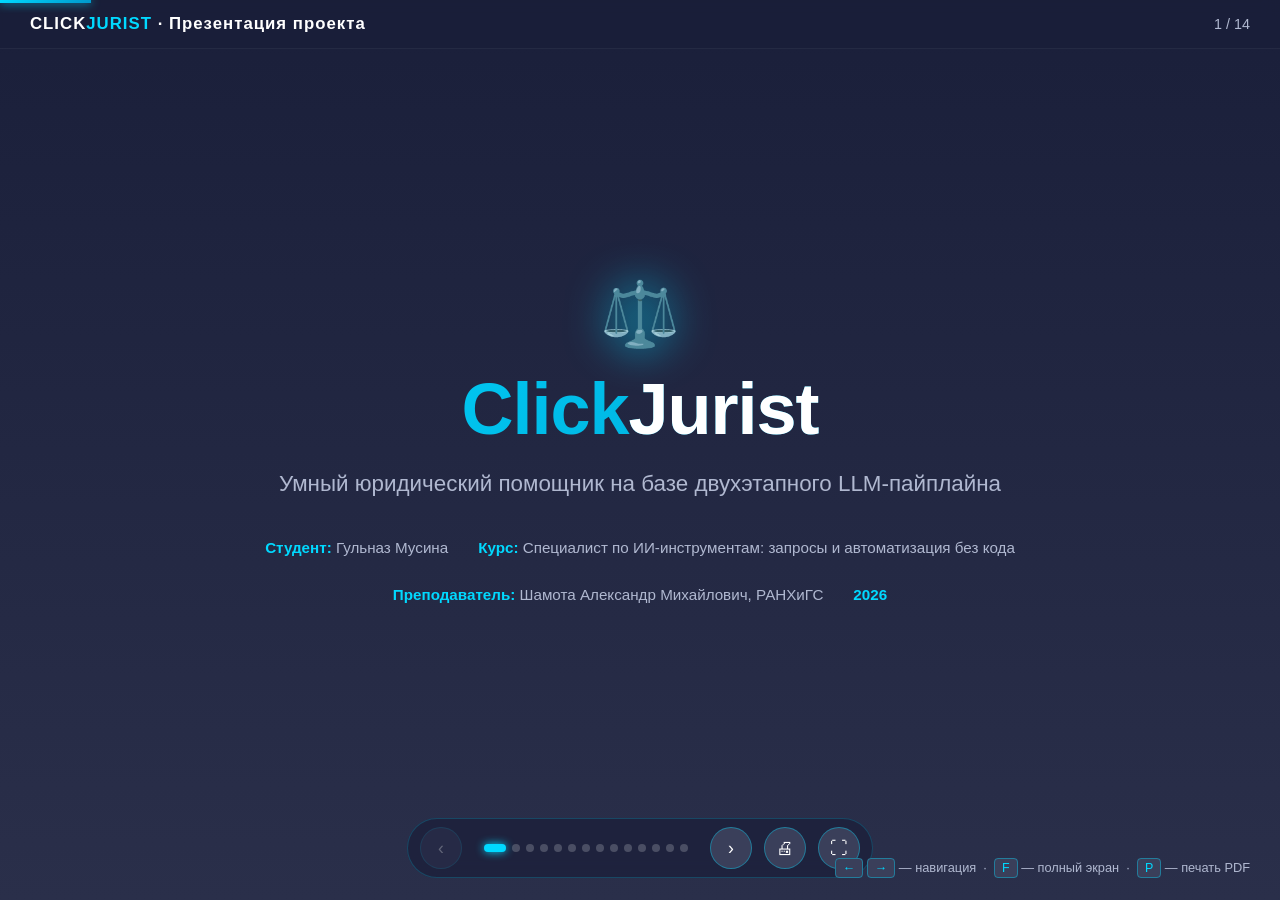
==== presentation.html @ 34a146e1 "Initial commit: ClickJurist project" ====
<!DOCTYPE html>
<html lang="ru">
<head>
<meta charset="UTF-8">
<meta name="viewport" content="width=device-width, initial-scale=1.0">
<title>ClickJurist — Презентация проекта</title>
<style>
    * { margin: 0; padding: 0; box-sizing: border-box; }

    :root {
        --bg-dark: #1a1f3a;
        --bg-medium: #2a2f4a;
        --bg-light: #3a3f5a;
        --accent-cyan: #00d9ff;
        --accent-cyan-dim: #00b8d4;
        --accent-purple: #a78bfa;
        --accent-green: #34d399;
        --accent-orange: #fb923c;
        --text-primary: #ffffff;
        --text-secondary: #b0b8d0;
        --border-glow: rgba(0, 217, 255, 0.4);
        --shadow-glow: 0 0 30px rgba(0, 217, 255, 0.3);
        --gradient-primary: linear-gradient(135deg, #00d9ff 0%, #0099cc 100%);
        --gradient-bg: linear-gradient(180deg, #1a1f3a 0%, #2a2f4a 100%);
    }

    body {
        font-family: 'Inter', -apple-system, BlinkMacSystemFont, 'Segoe UI', Roboto, sans-serif;
        background: var(--gradient-bg);
        color: var(--text-primary);
        min-height: 100vh;
        overflow: hidden;
    }

    .progress {
        position: fixed;
        top: 0; left: 0;
        height: 3px;
        background: var(--gradient-primary);
        z-index: 100;
        transition: width 0.4s ease;
        box-shadow: 0 0 10px var(--accent-cyan);
    }

    .topbar {
        position: fixed;
        top: 0; left: 0; right: 0;
        padding: 14px 30px;
        display: flex;
        justify-content: space-between;
        align-items: center;
        z-index: 50;
        background: rgba(26, 31, 58, 0.6);
        backdrop-filter: blur(8px);
        border-bottom: 1px solid rgba(255,255,255,0.05);
    }
    .topbar .brand {
        font-weight: 700;
        font-size: 1.05rem;
        letter-spacing: 1px;
    }
    .topbar .brand span { color: var(--accent-cyan); }
    .topbar .counter {
        color: var(--text-secondary);
        font-size: 0.9rem;
        font-variant-numeric: tabular-nums;
    }

    .stage {
        height: 100vh;
        width: 100vw;
        position: relative;
        overflow: hidden;
    }

    .slide {
        position: absolute;
        top: 0; left: 0;
        width: 100%;
        height: 100%;
        display: flex;
        flex-direction: column;
        justify-content: center;
        align-items: center;
        padding: 80px 50px 100px;
        opacity: 0;
        transform: translateX(40px);
        transition: opacity 0.45s ease, transform 0.45s ease;
        pointer-events: none;
    }
    .slide.active {
        opacity: 1;
        transform: translateX(0);
        pointer-events: auto;
    }
    .slide.exit-left {
        opacity: 0;
        transform: translateX(-40px);
    }

    .slide-inner {
        max-width: 1080px;
        width: 100%;
        margin: 0 auto;
    }

    .slide-num {
        display: inline-block;
        color: var(--accent-cyan);
        font-size: 0.9rem;
        letter-spacing: 3px;
        text-transform: uppercase;
        margin-bottom: 14px;
        font-weight: 600;
    }
    .slide-num::before {
        content: "— ";
        color: var(--text-secondary);
    }

    .title-slide {
        text-align: center;
    }
    .title-slide h1 {
        font-size: 4.5rem;
        font-weight: 800;
        letter-spacing: -1px;
        margin-bottom: 16px;
        background: var(--gradient-primary);
        -webkit-background-clip: text;
        -webkit-text-fill-color: transparent;
        background-clip: text;
        line-height: 1.1;
    }
    .title-slide h1 .alt { color: var(--text-primary); -webkit-text-fill-color: var(--text-primary); }
    .title-slide .sub {
        font-size: 1.4rem;
        color: var(--text-secondary);
        margin-bottom: 36px;
    }
    .title-slide .meta {
        display: flex;
        gap: 30px;
        justify-content: center;
        flex-wrap: wrap;
        font-size: 0.95rem;
        color: var(--text-secondary);
    }
    .title-slide .meta strong { color: var(--accent-cyan); }
    .title-slide .big-icon {
        font-size: 4rem;
        margin-bottom: 18px;
        filter: drop-shadow(0 0 20px var(--accent-cyan));
    }

    h2 {
        font-size: 2.4rem;
        font-weight: 700;
        margin-bottom: 30px;
        color: var(--text-primary);
        line-height: 1.2;
    }
    h2 .accent { color: var(--accent-cyan); }

    h3 {
        font-size: 1.3rem;
        color: var(--accent-cyan);
        margin-bottom: 14px;
        font-weight: 600;
    }

    p, li { font-size: 1.05rem; line-height: 1.7; color: var(--text-primary); }
    li { margin-bottom: 8px; }
    ul, ol { padding-left: 22px; }

    .lead {
        font-size: 1.2rem;
        color: var(--text-secondary);
        margin-bottom: 28px;
        max-width: 850px;
    }

    .grid-2 { display: grid; grid-template-columns: 1fr 1fr; gap: 20px; }
    .grid-3 { display: grid; grid-template-columns: repeat(3, 1fr); gap: 18px; }
    .grid-4 { display: grid; grid-template-columns: repeat(4, 1fr); gap: 14px; }

    .card {
        background: var(--bg-medium);
        border: 1px solid rgba(0, 217, 255, 0.15);
        border-radius: 12px;
        padding: 22px;
        transition: transform 0.25s ease, border-color 0.25s ease;
    }
    .card:hover {
        transform: translateY(-4px);
        border-color: var(--accent-cyan);
    }
    .card .ic {
        font-size: 2rem;
        margin-bottom: 10px;
        display: block;
    }
    .card h4 {
        font-size: 1.05rem;
        color: var(--accent-cyan);
        margin-bottom: 6px;
        font-weight: 600;
    }
    .card p { font-size: 0.95rem; color: var(--text-secondary); }

    .pipeline {
        display: flex;
        align-items: center;
        justify-content: center;
        gap: 14px;
        flex-wrap: wrap;
        margin: 24px 0 32px;
    }
    .pipe-step {
        background: var(--bg-medium);
        border: 2px solid var(--accent-cyan);
        border-radius: 14px;
        padding: 18px 22px;
        min-width: 200px;
        text-align: center;
        position: relative;
    }
    .pipe-step .num {
        position: absolute;
        top: -12px; left: 50%;
        transform: translateX(-50%);
        background: var(--bg-dark);
        color: var(--accent-cyan);
        border: 2px solid var(--accent-cyan);
        border-radius: 50%;
        width: 28px; height: 28px;
        display: flex;
        align-items: center;
        justify-content: center;
        font-size: 0.85rem;
        font-weight: 700;
    }
    .pipe-step h4 { color: var(--accent-cyan); margin-bottom: 4px; font-size: 1rem; }
    .pipe-step .model { font-size: 0.85rem; color: var(--accent-purple); font-family: 'Courier New', monospace; margin: 4px 0; }
    .pipe-step .role { font-size: 0.85rem; color: var(--text-secondary); }
    .pipe-arrow {
        color: var(--accent-cyan);
        font-size: 1.6rem;
        font-weight: 700;
    }

    .table {
        width: 100%;
        border-collapse: collapse;
        margin: 12px 0;
        background: var(--bg-medium);
        border-radius: 10px;
        overflow: hidden;
    }
    .table th, .table td {
        padding: 12px 16px;
        text-align: left;
        border-bottom: 1px solid rgba(255,255,255,0.07);
        font-size: 0.95rem;
    }
    .table th {
        background: var(--bg-light);
        color: var(--accent-cyan);
        font-weight: 600;
    }
    .table tr:last-child td { border-bottom: none; }
    .table code {
        font-family: 'Courier New', monospace;
        color: var(--accent-cyan);
        background: var(--bg-dark);
        padding: 2px 6px;
        border-radius: 4px;
        font-size: 0.88rem;
    }

    pre {
        background: var(--bg-dark);
        border: 1px solid rgba(0,217,255,0.2);
        border-left: 3px solid var(--accent-cyan);
        border-radius: 8px;
        padding: 16px 18px;
        font-family: 'Courier New', monospace;
        font-size: 0.92rem;
        overflow-x: auto;
        color: #e0e6f5;
        line-height: 1.55;
        white-space: pre-wrap;
    }
    pre .com { color: #6b7280; font-style: italic; }
    pre .key { color: var(--accent-cyan); }
    pre .str { color: var(--accent-green); }
    pre .num { color: var(--accent-orange); }

    .hl {
        background: linear-gradient(135deg, rgba(0,217,255,0.12), rgba(167,139,250,0.08));
        border: 1px solid var(--border-glow);
        border-radius: 12px;
        padding: 18px 22px;
        margin: 16px 0;
    }
    .hl.warn { border-color: rgba(251,146,60,0.4); background: linear-gradient(135deg, rgba(251,146,60,0.1), rgba(167,139,250,0.05)); }
    .hl.ok   { border-color: rgba(52,211,153,0.4); background: linear-gradient(135deg, rgba(52,211,153,0.1), rgba(0,217,255,0.05)); }

    .stats {
        display: grid;
        grid-template-columns: repeat(4, 1fr);
        gap: 18px;
        margin: 20px 0;
    }
    .stat {
        background: var(--bg-medium);
        border-radius: 12px;
        padding: 22px;
        text-align: center;
        border: 1px solid rgba(0,217,255,0.2);
    }
    .stat .v {
        font-size: 2.4rem;
        font-weight: 800;
        color: var(--accent-cyan);
        line-height: 1;
    }
    .stat .l {
        font-size: 0.85rem;
        color: var(--text-secondary);
        margin-top: 6px;
        text-transform: uppercase;
        letter-spacing: 1px;
    }

    .timeline {
        position: relative;
        padding-left: 30px;
        margin: 18px 0;
    }
    .timeline::before {
        content: "";
        position: absolute;
        left: 8px; top: 8px; bottom: 8px;
        width: 2px;
        background: linear-gradient(180deg, var(--accent-cyan), var(--accent-purple));
    }
    .tl-item {
        position: relative;
        margin-bottom: 18px;
        padding-left: 10px;
    }
    .tl-item::before {
        content: "";
        position: absolute;
        left: -28px; top: 6px;
        width: 14px; height: 14px;
        background: var(--bg-dark);
        border: 3px solid var(--accent-cyan);
        border-radius: 50%;
        box-shadow: 0 0 12px var(--accent-cyan);
    }
    .tl-item .step { color: var(--accent-cyan); font-size: 0.85rem; letter-spacing: 2px; text-transform: uppercase; }
    .tl-item h4 { color: var(--text-primary); margin: 4px 0 4px; font-size: 1.05rem; }
    .tl-item p { color: var(--text-secondary); font-size: 0.95rem; }

    .nav {
        position: fixed;
        bottom: 22px;
        left: 50%;
        transform: translateX(-50%);
        display: flex;
        gap: 12px;
        z-index: 50;
        background: rgba(26, 31, 58, 0.7);
        backdrop-filter: blur(10px);
        padding: 8px 12px;
        border-radius: 30px;
        border: 1px solid rgba(0,217,255,0.2);
    }
    .nav button {
        background: var(--bg-light);
        border: 1px solid var(--border-glow);
        color: var(--text-primary);
        width: 42px; height: 42px;
        border-radius: 50%;
        cursor: pointer;
        font-size: 1.1rem;
        transition: all 0.2s ease;
    }
    .nav button:hover:not(:disabled) {
        background: var(--accent-cyan);
        color: var(--bg-dark);
        transform: scale(1.05);
    }
    .nav button:disabled { opacity: 0.3; cursor: not-allowed; }
    .nav .dots {
        display: flex;
        gap: 6px;
        align-items: center;
        padding: 0 10px;
    }
    .nav .dot {
        width: 8px; height: 8px;
        background: rgba(255,255,255,0.2);
        border-radius: 50%;
        cursor: pointer;
        transition: all 0.2s ease;
    }
    .nav .dot.active {
        background: var(--accent-cyan);
        box-shadow: 0 0 8px var(--accent-cyan);
        width: 22px;
        border-radius: 4px;
    }

    .help {
        position: fixed;
        bottom: 22px;
        right: 30px;
        font-size: 0.8rem;
        color: var(--text-secondary);
        z-index: 50;
        text-align: right;
        line-height: 1.5;
    }
    .help kbd {
        background: var(--bg-light);
        padding: 2px 7px;
        border-radius: 4px;
        border: 1px solid var(--border-glow);
        font-family: inherit;
        font-size: 0.78rem;
        color: var(--accent-cyan);
    }

    @media print {
        body { background: #fff !important; color: #000 !important; overflow: visible !important; }
        .topbar, .nav, .help, .progress { display: none !important; }
        .stage { height: auto !important; overflow: visible !important; }
        .slide {
            position: relative !important;
            opacity: 1 !important;
            transform: none !important;
            page-break-after: always;
            padding: 40px 30px !important;
            min-height: 90vh;
        }
        .slide * { color: #000 !important; -webkit-text-fill-color: #000 !important; }
        .title-slide h1 { background: none !important; -webkit-text-fill-color: #000 !important; color: #000 !important; }
        .card, .pipe-step, .stat, .table, pre, .hl, .timeline .tl-item::before {
            background: #fff !important;
            border-color: #333 !important;
            box-shadow: none !important;
        }
        .table th, .pipe-step .num, .pipe-step h4, h2 .accent, h3, .card h4 {
            color: #000 !important;
        }
    }

    @media (max-width: 900px) {
        .grid-2, .grid-3, .grid-4, .stats { grid-template-columns: 1fr; }
        .pipeline { flex-direction: column; }
        .pipe-arrow { transform: rotate(90deg); }
        h2 { font-size: 1.7rem; }
        .title-slide h1 { font-size: 2.6rem; }
        .slide { padding: 80px 22px 100px; }
    }
</style>
</head>
<body>

<div class="progress" id="progress"></div>

<div class="topbar">
    <div class="brand">CLICK<span>JURIST</span> · Презентация проекта</div>
    <div class="counter"><span id="cur">1</span> / <span id="total">14</span></div>
</div>

<div class="stage" id="stage">

    <!-- ============= SLIDE 1: TITLE ============= -->
    <section class="slide title-slide active" data-title="Титульный">
        <div class="slide-inner">
            <div class="big-icon">⚖️</div>
            <h1>Click<span class="alt">Jurist</span></h1>
            <p class="sub">Умный юридический помощник на базе двухэтапного LLM-пайплайна</p>
            <div class="meta">
                <span><strong>Студент:</strong> Гульназ Мусина</span>
                <span><strong>Курс:</strong> Специалист по ИИ-инструментам: запросы и автоматизация без кода</span>
                <span><strong>Преподаватель:</strong> Шамота Александр Михайлович, РАНХиГС</span>
                <span><strong>2026</strong></span>
            </div>
        </div>
    </section>

    <!-- ============= SLIDE 2: PROBLEM ============= -->
    <section class="slide" data-title="Проблема">
        <div class="slide-inner">
            <span class="slide-num">Слайд 02</span>
            <h2>📌 Какую <span class="accent">проблему</span> решаем</h2>
            <p class="lead">Юридическая консультация «по-человечески» и в шаблонах документов — это две разные задачи. Один ИИ-сервис редко справляется с обеими сразу и качественно.</p>
            <div class="grid-3" style="margin-top:24px;">
                <div class="card">
                    <span class="ic">⏱</span>
                    <h4>Долго</h4>
                    <p>Люди ищут ответ часами: юристы, форумы, законы. Срочные ситуации не ждут.</p>
                </div>
                <div class="card">
                    <span class="ic">💸</span>
                    <h4>Дорого</h4>
                    <p>Первичная консультация юриста — от 2000 ₽. Не каждый готов платить за «а вдруг пригодится».</p>
                </div>
                <div class="card">
                    <span class="ic">📄</span>
                    <h4>Сложно</h4>
                    <p>Составить иск, претензию или жалобу без опыта — пугает шапкой, реквизитами и ссылками на статьи.</p>
                </div>
            </div>
        </div>
    </section>

    <!-- ============= SLIDE 3: GOAL ============= -->
    <section class="slide" data-title="Цель и задачи">
        <div class="slide-inner">
            <span class="slide-num">Слайд 03</span>
            <h2>🎯 Цель и <span class="accent">задачи</span> проекта</h2>
            <p class="lead">Сделать «карманного юриста», который бесплатно выдаёт юридически грамотную консультацию и при необходимости сразу формирует рабочий шаблон документа.</p>
            <div class="grid-2">
                <div class="card">
                    <h4>Главная цель</h4>
                    <p>Продемонстрировать применение LLM в production-задаче: двухэтапный конвейер, маршрутизация между моделями, контроль качества и токенной экономии.</p>
                </div>
                <div class="card">
                    <h4>Задачи</h4>
                    <ol>
                        <li>Спроектировать LLM-пайплайн с проверкой качества</li>
                        <li>Реализовать чек-лист и шаблоны документов</li>
                        <li>Сделать UX «без обучения» — справится любой</li>
                        <li>Обеспечить безопасность данных (анонимизация)</li>
                        <li>Развернуть локально, протестировать end-to-end</li>
                    </ol>
                </div>
            </div>
        </div>
    </section>

    <!-- ============= SLIDE 4: ARCHITECTURE OVERVIEW ============= -->
    <section class="slide" data-title="Архитектура">
        <div class="slide-inner">
            <span class="slide-num">Слайд 04</span>
            <h2>🏗 Архитектура <span class="accent">системы</span></h2>
            <p class="lead">Клиент-серверное приложение: FastAPI на бэкенде, vanilla-JS на фронтенде, два независимых вызова LLM через провайдера AITUNNEL.</p>
            <div class="grid-3">
                <div class="card">
                    <span class="ic">🎨</span>
                    <h4>Frontend</h4>
                    <p>HTML + CSS + JS. Без сборщиков и фреймворков — максимально «прозрачно» для преподавателя.</p>
                </div>
                <div class="card">
                    <span class="ic">⚙️</span>
                    <h4>Backend</h4>
                    <p>FastAPI · Pydantic · StaticFiles. 3 эндпоинта: <code>/api/generate</code>, <code>/api/checklist</code>, <code>/api/document</code>.</p>
                </div>
                <div class="card">
                    <span class="ic">🧠</span>
                    <h4>LLM-слой</h4>
                    <p>Официальный OpenAI-совместимый API AITUNNEL. Две модели: <code>gemini-2.5-flash</code> и <code>minimax-m3</code>.</p>
                </div>
            </div>
            <div class="hl" style="margin-top:20px;">
                <strong>Принцип:</strong> каждый вызов — отдельный, по триггеру (кнопке). Чек-лист и шаблон документа <em>не</em> генерируются «заранее» — это бережёт токены и сокращает время первого ответа.
            </div>
        </div>
    </section>

    <!-- ============= SLIDE 5: PIPELINE ============= -->
    <section class="slide" data-title="Двухэтапный пайплайн">
        <div class="slide-inner">
            <span class="slide-num">Слайд 05</span>
            <h2>🔁 Двухэтапный <span class="accent">LLM-пайплайн</span></h2>
            <p class="lead">Главное техническое решение проекта. Один запрос пользователя проходит через две независимые LLM, что снижает риск галлюцинаций и «воды».</p>
            <div class="pipeline">
                <div class="pipe-step">
                    <div class="num">1</div>
                    <h4>Юрист-консультант</h4>
                    <div class="model">gemini-2.5-flash</div>
                    <div class="role">Быстрый черновик (до 4000 токенов)</div>
                </div>
                <div class="pipe-arrow">→</div>
                <div class="pipe-step">
                    <div class="num">2</div>
                    <h4>Senior-асессор</h4>
                    <div class="model">minimax-m3</div>
                    <div class="role">Проверка + финальная сборка</div>
                </div>
                <div class="pipe-arrow">→</div>
                <div class="pipe-step">
                    <div class="num">3</div>
                    <h4>Пользователь</h4>
                    <div class="model">## Итоговый ответ</div>
                    <div class="role">Только «чистый» эталон</div>
                </div>
            </div>
            <div class="grid-2">
                <div class="card">
                    <h4>Этап LLM-1: черновик</h4>
                    <p>Системный промпт: «Ты — квалифицированный юрист РФ». T=0.2, ≤ 150 слов, кириллица, без выдуманных статей и ФИО.</p>
                </div>
                <div class="card">
                    <h4>Этап LLM-2: асессор</h4>
                    <p>Системный промпт: «Ты — Senior-асессор». Делает 5 внутренних проверок, <em>но в ответе показывает только шаг 5</em>.</p>
                </div>
            </div>
        </div>
    </section>

    <!-- ============= SLIDE 6: WHY TWO MODELS ============= -->
    <section class="slide" data-title="Почему две модели">
        <div class="slide-inner">
            <span class="slide-num">Слайд 06</span>
            <h2>🤝 Почему <span class="accent">две</span> разные модели</h2>
            <table class="table">
                <thead>
                    <tr><th>Критерий</th><th>LLM-1 (черновик)</th><th>LLM-2 (асессор)</th></tr>
                </thead>
                <tbody>
                    <tr><td>Модель</td><td><code>gemini-2.5-flash</code></td><td><code>minimax-m3</code></td></tr>
                    <tr><td>Скорость</td><td>⚡ 5–15 c</td><td>🐢 30–90 c (reasoning)</td></tr>
                    <tr><td>Стоимость</td><td>💰 низкая</td><td>💰💰 средняя</td></tr>
                    <tr><td>Сильная сторона</td><td>быстрые черновики, чек-листы</td><td>глубокий анализ, итоговая сборка</td></tr>
                    <tr><td>Роль в пайплайне</td><td>«разведка» + простые задачи</td><td>«эксперт-асессор»</td></tr>
                </tbody>
            </table>
            <div class="hl ok">
                <strong>Эффект:</strong> скорость первой модели компенсирует медлительность reasoning-модели, а reasoning-модель отфильтровывает галлюцинации и подтягивает юридическую точность.
            </div>
        </div>
    </section>

    <!-- ============= SLIDE 7: PROMPT ENGINEERING ============= -->
    <section class="slide" data-title="Промпт-инжиниринг">
        <div class="slide-inner">
            <span class="slide-num">Слайд 07</span>
            <h2>🧪 Промпт-<span class="accent">инжиниринг</span> — сердце проекта</h2>
            <p class="lead">Три системных промпта, каждый со своей ролью и жёсткими правилами. Это «программный код» проекта, написанный на естественном языке.</p>
            <pre><span class="com"># LLM-1: юрист-консультант</span>
<span class="key">Роль:</span> квалифицированный юрист РФ
<span class="key">Задача:</span> правовой анализ + консультация
<span class="key">База:</span> Конституция, ГК/УК/ТК РФ, актуальные редакции, практика ВС РФ
<span class="key">Жёсткие правила:</span>
  - <span class="str">Не придумывай</span> номера дел, суммы, пошлины
  - <span class="str">Не выдумывай</span> статьи: пиши «[соответствующая норма]»
  - Объём ≤ 150 слов, кириллица, анонимность
  - Если данных не хватает — задай 1–2 уточняющих вопроса

<span class="com"># LLM-2: асессор</span>
<span class="key">Внутренние шаги:</span> нормативная база → практика → расчёты → анти-вода → сборка
<span class="key">В ОТВЕТ ВЫВОДИТЬ ТОЛЬКО:</span>
  <span class="str">## Итоговый ответ</span>
  <далее текст консультации 400–700 слов>

<span class="com"># Чек-лист / шаблон документа</span> — свои промпты, оба завязаны на финал LLM-2</pre>
        </div>
    </section>

    <!-- ============= SLIDE 8: DEFENSE FROM HALLUCINATIONS ============= -->
    <section class="slide" data-title="Защита от галлюцинаций">
        <div class="slide-inner">
            <span class="slide-num">Слайд 08</span>
            <h2>🛡 Защита от <span class="accent">галлюцинаций</span></h2>
            <p class="lead">LLM-асессор нужен не «для красоты» — он ловит конкретные классы ошибок LLM-1.</p>
            <div class="grid-2">
                <div>
                    <h3>Класс 1: выдуманные нормы</h3>
                    <p>Асессор видит, что LLM-1 сослался на «ст. 14.7 КоАП РФ», и в финале либо подтверждает, либо заменяет плейсхолдером.</p>
                    <h3>Класс 2: лишняя «вода»</h3>
                    <p>Фразы-паразиты, дисклеймеры, повтор вопроса — отсекаются на шаге 4 асессора.</p>
                </div>
                <div>
                    <h3>Класс 3: ошибки в сроках</h3>
                    <p>Сроки исковой давности, уведомлений, претензионного порядка — проверяются на шаге 3.</p>
                    <h3>Класс 4: транслитерация</h3>
                    <p>Жёсткое правило в обоих промптах: «только кириллица, никакой латиницы».</p>
                </div>
            </div>
            <div class="hl warn">
                <strong>Страховка № 2 (код):</strong> функция <code>_strip_to_final_answer()</code> в <code>llm_chain.py</code> — даже если LLM-2 просочит служебные шаги 1–4, фронтенд получит только блок от <code>## Итоговый ответ</code>.
            </div>
        </div>
    </section>

    <!-- ============= SLIDE 9: STACK ============= -->
    <section class="slide" data-title="Стек технологий">
        <div class="slide-inner">
            <span class="slide-num">Слайд 09</span>
            <h2>🧰 Стек <span class="accent">технологий</span></h2>
            <div class="grid-4">
                <div class="card"><span class="ic">🐍</span><h4>Python 3.11</h4><p>Язык бэкенда</p></div>
                <div class="card"><span class="ic">⚡</span><h4>FastAPI</h4><p>HTTP-сервер + автодокументация</p></div>
                <div class="card"><span class="ic">📦</span><h4>Uvicorn</h4><p>ASGI-сервер</p></div>
                <div class="card"><span class="ic">📑</span><h4>Pydantic</h4><p>Валидация моделей запросов/ответов</p></div>
                <div class="card"><span class="ic">🌐</span><h4>Vanilla JS</h4><p>Фронтенд без сборщиков</p></div>
                <div class="card"><span class="ic">🎨</span><h4>Custom CSS</h4><p>Тёмная неоновая тема, без Tailwind</p></div>
                <div class="card"><span class="ic">📝</span><h4>marked.js</h4><p>Markdown → HTML на клиенте</p></div>
                <div class="card"><span class="ic">📄</span><h4>ReportLab</h4><p>Генерация PDF с кириллицей</p></div>
                <div class="card"><span class="ic">🧠</span><h4>AITUNNEL API</h4><p>OpenAI-совместимый шлюз LLM</p></div>
                <div class="card"><span class="ic">🔐</span><h4>python-dotenv</h4><p>Безопасное хранение ключей</p></div>
                <div class="card"><span class="ic">📡</span><h4>Requests</h4><p>HTTP-клиент к провайдеру</p></div>
                <div class="card"><span class="ic">🪟</span><h4>PowerShell 5.1</h4><p>Окружение разработки</p></div>
            </div>
        </div>
    </section>

    <!-- ============= SLIDE 10: FEATURES ============= -->
    <section class="slide" data-title="Функциональность">
        <div class="slide-inner">
            <span class="slide-num">Слайд 10</span>
            <h2>✨ Что умеет <span class="accent">ClickJurist</span></h2>
            <div class="grid-3">
                <div class="card">
                    <span class="ic">🧠</span>
                    <h4>Юридическая консультация</h4>
                    <p>Структурированный ответ 400–700 слов по законодательству РФ. Со ссылками на нормы, но без выдумок.</p>
                </div>
                <div class="card">
                    <span class="ic">✅</span>
                    <h4>Чек-лист действий</h4>
                    <p>5–10 конкретных шагов: что подготовить, куда подать, в какой срок. Генерируется по кнопке.</p>
                </div>
                <div class="card">
                    <span class="ic">📄</span>
                    <h4>Шаблон документа</h4>
                    <p>Исковое заявление, претензия или жалоба — с правильной шапкой, обоснованием и приложениями.</p>
                </div>
                <div class="card">
                    <span class="ic">📥</span>
                    <h4>Скачивание в PDF</h4>
                    <p>Системный диалог печати → «Сохранить как PDF». Кириллица настроена через ReportLab.</p>
                </div>
                <div class="card">
                    <span class="ic">📋</span>
                    <h4>Копирование в буфер</h4>
                    <p>Один клик — и консультация или шаблон в буфере обмена. С подтверждением «✓ Скопировано».</p>
                </div>
                <div class="card">
                    <span class="ic">🗑</span>
                    <h4>Очистка формы</h4>
                    <p>Одна кнопка сбрасывает всё: ввод, результаты, чек-лист, шаблон — для нового вопроса.</p>
                </div>
            </div>
        </div>
    </section>

    <!-- ============= SLIDE 11: ROADMAP ============= -->
    <section class="slide" data-title="Путь разработки">
        <div class="slide-inner">
            <span class="slide-num">Слайд 11</span>
            <h2>🛤 Путь <span class="accent">разработки</span></h2>
            <p class="lead">Проект делался итерациями: от проверки доступа к LLM до финального UX-дизайна.</p>
            <div class="timeline">
                <div class="tl-item">
                    <div class="step">Этап 1 · Разведка</div>
                    <h4>Изучение AITUNNEL API</h4>
                    <p>Документация, проверка авторизации, тестовые запросы, выбор моделей. <code>test_aitunnel.py</code>.</p>
                </div>
                <div class="tl-item">
                    <div class="step">Этап 2 · Каркас</div>
                    <h4>FastAPI + фронтенд</h4>
                    <p>Скелет бэкенда, эндпоинты <code>/api/generate</code>, статика, базовая HTML-форма.</p>
                </div>
                <div class="tl-item">
                    <div class="step">Этап 3 · Промпты</div>
                    <h4>Системные промпты</h4>
                    <p>Три промпта: юрист, асессор, чек-лист. Эмпирический подбор <code>temperature</code> и <code>max_tokens</code>.</p>
                </div>
                <div class="tl-item">
                    <div class="step">Этап 4 · Качество</div>
                    <h4>Защита от галлюцинаций</h4>
                    <p>Стриппинг <code>## Итоговый ответ</code>, ретраи на пустой content, fallback на черновик LLM-1.</p>
                </div>
                <div class="tl-item">
                    <div class="step">Этап 5 · Документы</div>
                    <h4>Шаблоны и PDF</h4>
                    <p>Эндпоинт <code>/api/document</code> с типами <code>isk/pretension/zhaloba</code>, генерация PDF через ReportLab с кириллицей.</p>
                </div>
                <div class="tl-item">
                    <div class="step">Этап 6 · UX</div>
                    <h4>Полировка интерфейса</h4>
                    <p>Лоадер «Ваш запрос принят», кнопки копирования, очистка формы, адаптивная вёрстка.</p>
                </div>
            </div>
        </div>
    </section>

    <!-- ============= SLIDE 12: TROUBLESHOOTING ============= -->
    <section class="slide" data-title="Проблемы и решения">
        <div class="slide-inner">
            <span class="slide-num">Слайд 12</span>
            <h2>🐛 Трудности и <span class="accent">решения</span></h2>
            <table class="table">
                <thead>
                    <tr><th>Проблема</th><th>Решение</th></tr>
                </thead>
                <tbody>
                    <tr>
                        <td>Таймаут <code>minimax-m3</code> при <code>max_tokens=50000</code></td>
                        <td>Снизили до <code>8000</code> (≈ 30 000 символов — хватает). Управляется через <code>.env</code>.</td>
                    </tr>
                    <tr>
                        <td>Провайдер возвращает <code>content: null</code> при перегрузке</td>
                        <td>Ретраи с задержкой 5 с (<code>RETRY_ON_NULL=2</code>) + таймаут 600 с на запрос.</td>
                    </tr>
                    <tr>
                        <td>Кириллица в PDF — «крякозябры»</td>
                        <td>Регистрация TTF-шрифта <code>FreeSans</code> в ReportLab; fallback на <code>DejaVuSans</code>.</td>
                    </tr>
                    <tr>
                        <td>Модель выводит служебные шаги 1–4 асессора</td>
                        <td>Жёсткое правило в промпте + страховочный <code>_strip_to_final_answer()</code> в коде.</td>
                    </tr>
                    <tr>
                        <td>PowerShell 5.x не поддерживает <code>&&</code></td>
                        <td>Используем <code>;</code>, <code>$HOME</code> и <code>$PSVersionTable.PSVersion</code> для проверки окружения.</td>
                    </tr>
                    <tr>
                        <td>Кириллические пути ломают <code>cd</code></td>
                        <td>Все пути в <code>.env</code> и в коде — относительные или ASCII-совместимые.</td>
                    </tr>
                </tbody>
            </table>
        </div>
    </section>

    <!-- ============= SLIDE 13: RESULTS ============= -->
    <section class="slide" data-title="Результаты">
        <div class="slide-inner">
            <span class="slide-num">Слайд 13</span>
            <h2>📊 Результаты и <span class="accent">метрики</span></h2>
            <div class="stats">
                <div class="stat"><div class="v">2</div><div class="l">LLM в пайплайне</div></div>
                <div class="stat"><div class="v">3</div><div class="l">эндпоинта API</div></div>
                <div class="stat"><div class="v">3</div><div class="l">типа документа</div></div>
                <div class="stat"><div class="v">1</div><div class="l">PDF-эндпоинт</div></div>
            </div>
            <div class="grid-2" style="margin-top:14px;">
                <div class="card">
                    <h4>✅ Что работает</h4>
                    <ul>
                        <li>Юридическая консультация 400–700 слов на русском</li>
                        <li>Структурированный чек-лист с глаголами в инфинитиве</li>
                        <li>Корректные шаблоны иска / претензии / жалобы</li>
                        <li>PDF на кириллице (ReportLab + FreeSans)</li>
                        <li>Стрим лоадера «Ваш запрос принят — ожидайте»</li>
                    </ul>
                </div>
                <div class="card">
                    <h4>📈 Что можно улучшить</h4>
                    <ul>
                        <li>Streaming-вывод ответа (сейчас — POST → JSON)</li>
                        <li>Кеш повторных вопросов (TTL 24 ч)</li>
                        <li>Логирование токенов и стоимости запросов</li>
                        <li>Альтернативные модели для LLM-2 (Claude Sonnet, GPT-4o)</li>
                        <li>Подключение правовой базы (Гарант / Консультант+) через RAG</li>
                    </ul>
                </div>
            </div>
        </div>
    </section>

    <!-- ============= SLIDE 14: CONCLUSION ============= -->
    <section class="slide title-slide" data-title="Заключение">
        <div class="slide-inner">
            <span class="slide-num">Слайд 14</span>
            <h2>💡 Главный <span class="accent">вывод</span></h2>
            <p class="lead" style="margin: 0 auto 30px; text-align:center; max-width: 900px;">
                LLM в production — это не «магический чёрный ящик», а <strong style="color:var(--accent-cyan);">инженерная дисциплина</strong>:
                выбор моделей под задачу, продуманные промпты, защита от галлюцинаций, экономия токенов и UX, понятный человеку без юридического образования.
            </p>
            <div class="hl ok" style="max-width: 800px; margin: 0 auto;">
                <strong>ClickJurist</strong> показывает, как из трёх системных промптов, двух моделей и 300 строк Python получается рабочий юридический сервис,
                который действительно помогает людям — и при этом <em>прозрачен для проверки</em>.
            </div>
            <div style="margin-top: 40px; font-size: 1.2rem; color: var(--text-secondary);">
                <strong style="color:var(--accent-cyan);">Спасибо за внимание!</strong><br>
                Проект выполнен в рамках курса «Специалист по ИИ-инструментам: запросы и автоматизация без кода».<br>
                Готов ответить на вопросы по архитектуре, промптам или коду.
            </div>
        </div>
    </section>

</div>

<!-- ==== NAVIGATION ==== -->
<div class="nav">
    <button id="prev" title="Назад (←)">‹</button>
    <div class="dots" id="dots"></div>
    <button id="next" title="Вперёд (→)">›</button>
    <button id="print" title="Распечатать / PDF (P)">🖨</button>
    <button id="fs" title="Полный экран (F)">⛶</button>
</div>

<div class="help">
    <kbd>←</kbd> <kbd>→</kbd> — навигация &nbsp;·&nbsp; <kbd>F</kbd> — полный экран &nbsp;·&nbsp; <kbd>P</kbd> — печать PDF
</div>

<script>
    const slides = document.querySelectorAll('.slide');
    const total = slides.length;
    let cur = 0;
    document.getElementById('total').textContent = total;

    const progress = document.getElementById('progress');
    const curEl = document.getElementById('cur');
    const dotsEl = document.getElementById('dots');
    const prevBtn = document.getElementById('prev');
    const nextBtn = document.getElementById('next');

    for (let i = 0; i < total; i++) {
        const d = document.createElement('div');
        d.className = 'dot' + (i === 0 ? ' active' : '');
        d.addEventListener('click', () => goTo(i));
        dotsEl.appendChild(d);
    }

    function goTo(idx) {
        if (idx < 0 || idx >= total || idx === cur) return;
        slides[cur].classList.remove('active');
        slides[cur].classList.add('exit-left');
        setTimeout(() => slides[cur === idx ? 0 : cur]?.classList.remove('exit-left'), 500);

        cur = idx;
        slides[cur].classList.add('active');
        update();
    }

    function next() { goTo(Math.min(cur + 1, total - 1)); }
    function prev() { goTo(Math.max(cur - 1, 0)); }

    function update() {
        curEl.textContent = cur + 1;
        progress.style.width = ((cur + 1) / total * 100) + '%';
        document.querySelectorAll('.dot').forEach((d, i) => d.classList.toggle('active', i === cur));
        prevBtn.disabled = cur === 0;
        nextBtn.disabled = cur === total - 1;
    }

    prevBtn.addEventListener('click', prev);
    nextBtn.addEventListener('click', next);
    document.getElementById('print').addEventListener('click', () => window.print());
    document.getElementById('fs').addEventListener('click', () => {
        if (!document.fullscreenElement) document.documentElement.requestFullscreen();
        else document.exitFullscreen();
    });

    document.addEventListener('keydown', e => {
        if (e.key === 'ArrowRight' || e.key === ' ' || e.key === 'PageDown') { e.preventDefault(); next(); }
        else if (e.key === 'ArrowLeft' || e.key === 'PageUp') { e.preventDefault(); prev(); }
        else if (e.key === 'Home') goTo(0);
        else if (e.key === 'End') goTo(total - 1);
        else if (e.key === 'f' || e.key === 'F' || e.key === 'а' || e.key === 'А') {
            document.documentElement.requestFullscreen();
        }
        else if (e.key === 'p' || e.key === 'P' || e.key === 'з' || e.key === 'З') {
            window.print();
        }
    });

    document.getElementById('stage').addEventListener('click', e => {
        if (e.target.closest('button, a, .dot, pre, code, .card')) return;
        const x = e.clientX / window.innerWidth;
        if (x > 0.55) next();
        else if (x < 0.45) prev();
    });

    let tx = 0;
    document.addEventListener('touchstart', e => tx = e.touches[0].clientX, { passive: true });
    document.addEventListener('touchend', e => {
        const dx = e.changedTouches[0].clientX - tx;
        if (Math.abs(dx) > 60) (dx < 0 ? next : prev)();
    }, { passive: true });

    update();
</script>
</body>
</html>
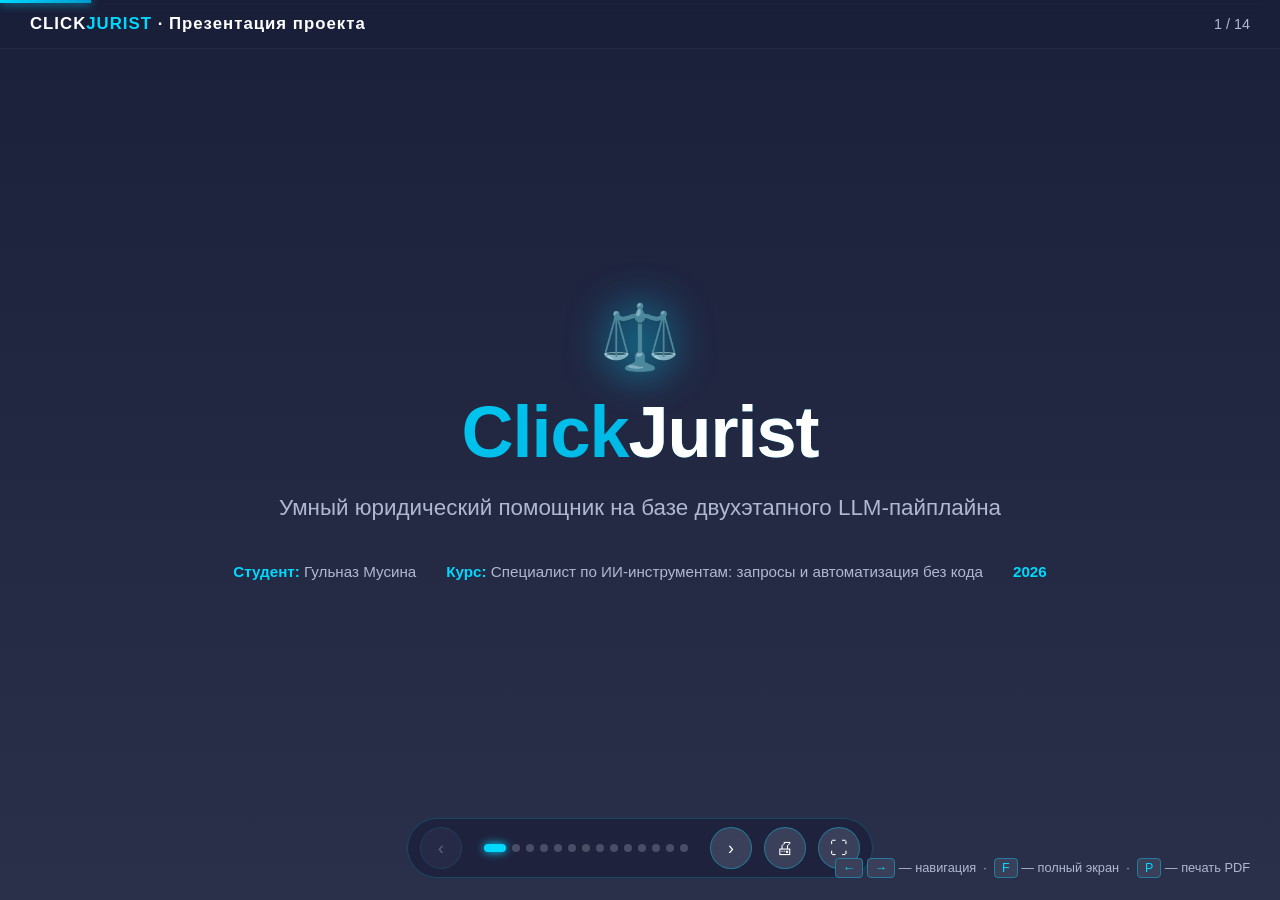
==== commit 30ff01f1: "docs(presentation): remove teacher name and the word Drop the teacher line entirely. Replace the wor" ====
--- a/presentation.html
+++ b/presentation.html
@@ -488,7 +488,6 @@
             <div class="meta">
                 <span><strong>Студент:</strong> Гульназ Мусина</span>
                 <span><strong>Курс:</strong> Специалист по ИИ-инструментам: запросы и автоматизация без кода</span>
-                <span><strong>Преподаватель:</strong> Шамота Александр Михайлович, РАНХиГС</span>
                 <span><strong>2026</strong></span>
             </div>
         </div>
@@ -555,7 +554,7 @@
                 <div class="card">
                     <span class="ic">🎨</span>
                     <h4>Frontend</h4>
-                    <p>HTML + CSS + JS. Без сборщиков и фреймворков — максимально «прозрачно» для преподавателя.</p>
+                    <p>HTML + CSS + JS. Без сборщиков и фреймворков — максимально «прозрачно» для проверки.</p>
                 </div>
                 <div class="card">
                     <span class="ic">⚙️</span>
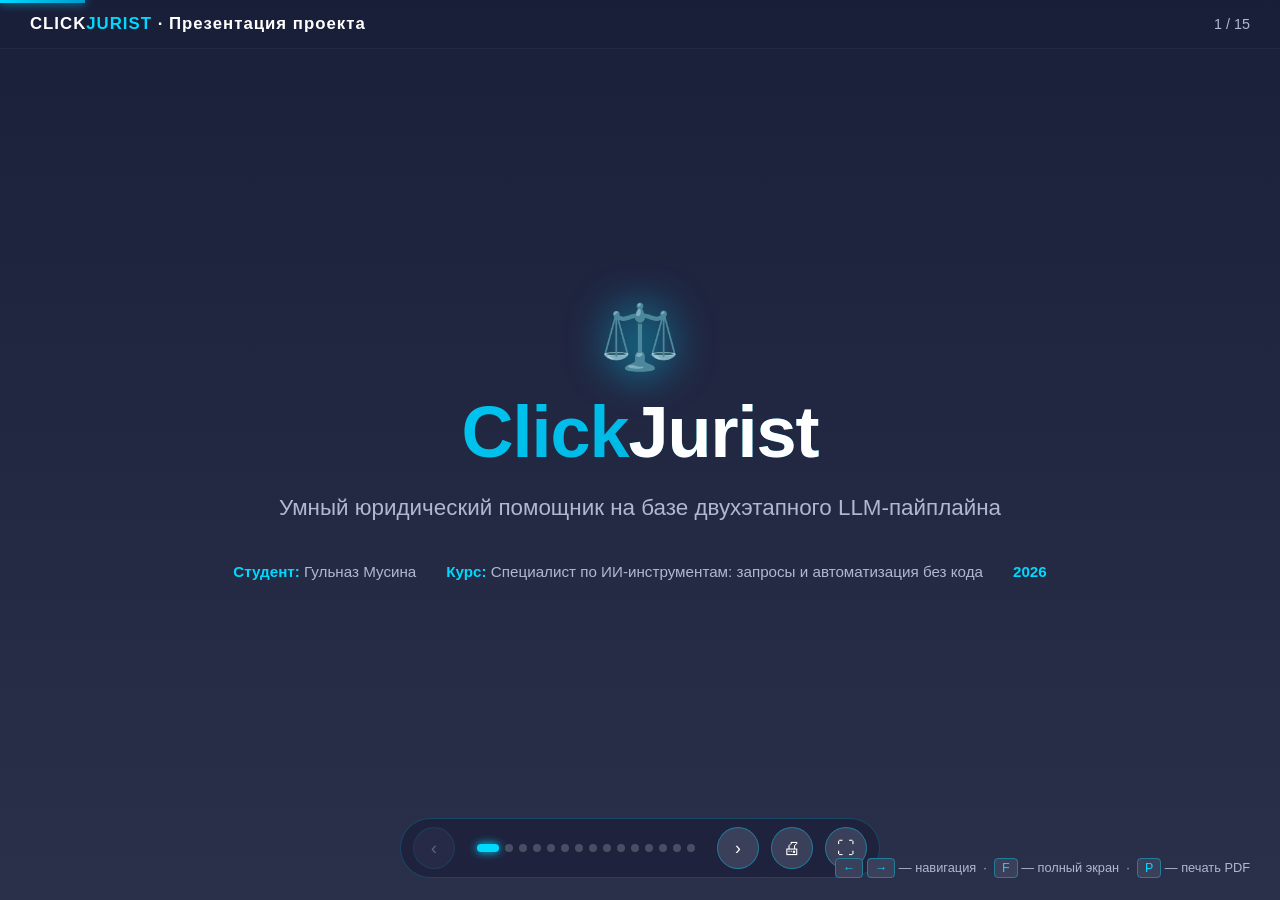
==== commit 7ff6d813: "docs(presentation): add slide 14 with 7 process screenshots New slide showcases 7 key moments: API p" ====
--- a/presentation.html
+++ b/presentation.html
@@ -305,6 +305,37 @@
     }
     .hl.warn { border-color: rgba(251,146,60,0.4); background: linear-gradient(135deg, rgba(251,146,60,0.1), rgba(167,139,250,0.05)); }
     .hl.ok   { border-color: rgba(52,211,153,0.4); background: linear-gradient(135deg, rgba(52,211,153,0.1), rgba(0,217,255,0.05)); }
+
+    .shots {
+        display: grid;
+        grid-template-columns: repeat(4, 1fr);
+        gap: 14px;
+        margin: 14px 0 4px;
+    }
+    .shot {
+        background: var(--bg-medium);
+        border: 1px solid rgba(0,217,255,0.15);
+        border-radius: 10px;
+        padding: 10px;
+        transition: transform 0.25s ease, border-color 0.25s ease;
+    }
+    .shot:hover { transform: translateY(-3px); border-color: var(--accent-cyan); }
+    .shot img {
+        width: 100%;
+        height: 110px;
+        object-fit: cover;
+        border-radius: 6px;
+        display: block;
+        background: var(--bg-dark);
+    }
+    .shot .cap {
+        margin-top: 8px;
+        font-size: 0.82rem;
+        line-height: 1.4;
+        color: var(--text-secondary);
+    }
+    .shot .cap b { color: var(--accent-cyan); display:block; margin-bottom: 2px; font-size: 0.78rem; letter-spacing: 1px; text-transform: uppercase; }
+    @media (max-width: 1100px) { .shots { grid-template-columns: repeat(2, 1fr); } }
 
     .stats {
         display: grid;
@@ -474,7 +505,7 @@
 
 <div class="topbar">
     <div class="brand">CLICK<span>JURIST</span> · Презентация проекта</div>
-    <div class="counter"><span id="cur">1</span> / <span id="total">14</span></div>
+    <div class="counter"><span id="cur">1</span> / <span id="total">15</span></div>
 </div>
 
 <div class="stage" id="stage">
@@ -867,10 +898,49 @@
         </div>
     </section>
 
-    <!-- ============= SLIDE 14: CONCLUSION ============= -->
+    <!-- ============= SLIDE 14: SCREENSHOTS ============= -->
+    <section class="slide" data-title="Скриншоты процесса">
+        <div class="slide-inner">
+            <span class="slide-num">Слайд 14</span>
+            <h2>📸 <span class="accent">Скриншоты</span> процесса работы и полученные результаты</h2>
+            <p class="lead">Семь ключевых кадров разработки и тестирования: от первой проверки API до финального ответа LLM.</p>
+            <div class="shots">
+                <div class="shot">
+                    <img src="assets/screenshots/1.JPG" alt="Скриншот 1">
+                    <div class="cap"><b>1 · Разведка API</b>Первая авторизация в AITUNNEL, проверка списка моделей и формата запроса.</div>
+                </div>
+                <div class="shot">
+                    <img src="assets/screenshots/2.JPG" alt="Скриншот 2">
+                    <div class="cap"><b>2 · Подбор моделей</b>Сравнение minimax-m3 и gemini-2.5-flash по скорости и качеству черновика.</div>
+                </div>
+                <div class="shot">
+                    <img src="assets/screenshots/3.JPG" alt="Скриншот 3">
+                    <div class="cap"><b>3 · Системные промпты</b>Финальные версии трёх промптов: юрист, асессор, чек-лист.</div>
+                </div>
+                <div class="shot">
+                    <img src="assets/screenshots/4.JPG" alt="Скриншот 4">
+                    <div class="cap"><b>4 · Каркас бэкенда</b>FastAPI: эндпоинты /api/generate, /api/checklist, /api/document.</div>
+                </div>
+                <div class="shot">
+                    <img src="assets/screenshots/5.JPG" alt="Скриншот 5">
+                    <div class="cap"><b>5 · UI фронтенда</b>Поле ввода, кнопки «Чек-лист» и «Документ», тёмная неоновая тема.</div>
+                </div>
+                <div class="shot">
+                    <img src="assets/screenshots/6.JPG" alt="Скриншот 6">
+                    <div class="cap"><b>6 · Пайплайн в работе</b>Лоадер «Ваш запрос принят» → ответ LLM-2 в блоке «## Итоговый ответ».</div>
+                </div>
+                <div class="shot">
+                    <img src="assets/screenshots/7.JPG" alt="Скриншот 7">
+                    <div class="cap"><b>7 · Шаблон документа</b>Сгенерированная претензия с шапкой, обоснованием и приложениями.</div>
+                </div>
+            </div>
+        </div>
+    </section>
+
+    <!-- ============= SLIDE 15: CONCLUSION ============= -->
     <section class="slide title-slide" data-title="Заключение">
         <div class="slide-inner">
-            <span class="slide-num">Слайд 14</span>
+            <span class="slide-num">Слайд 15</span>
             <h2>💡 Главный <span class="accent">вывод</span></h2>
             <p class="lead" style="margin: 0 auto 30px; text-align:center; max-width: 900px;">
                 LLM в production — это не «магический чёрный ящик», а <strong style="color:var(--accent-cyan);">инженерная дисциплина</strong>:
